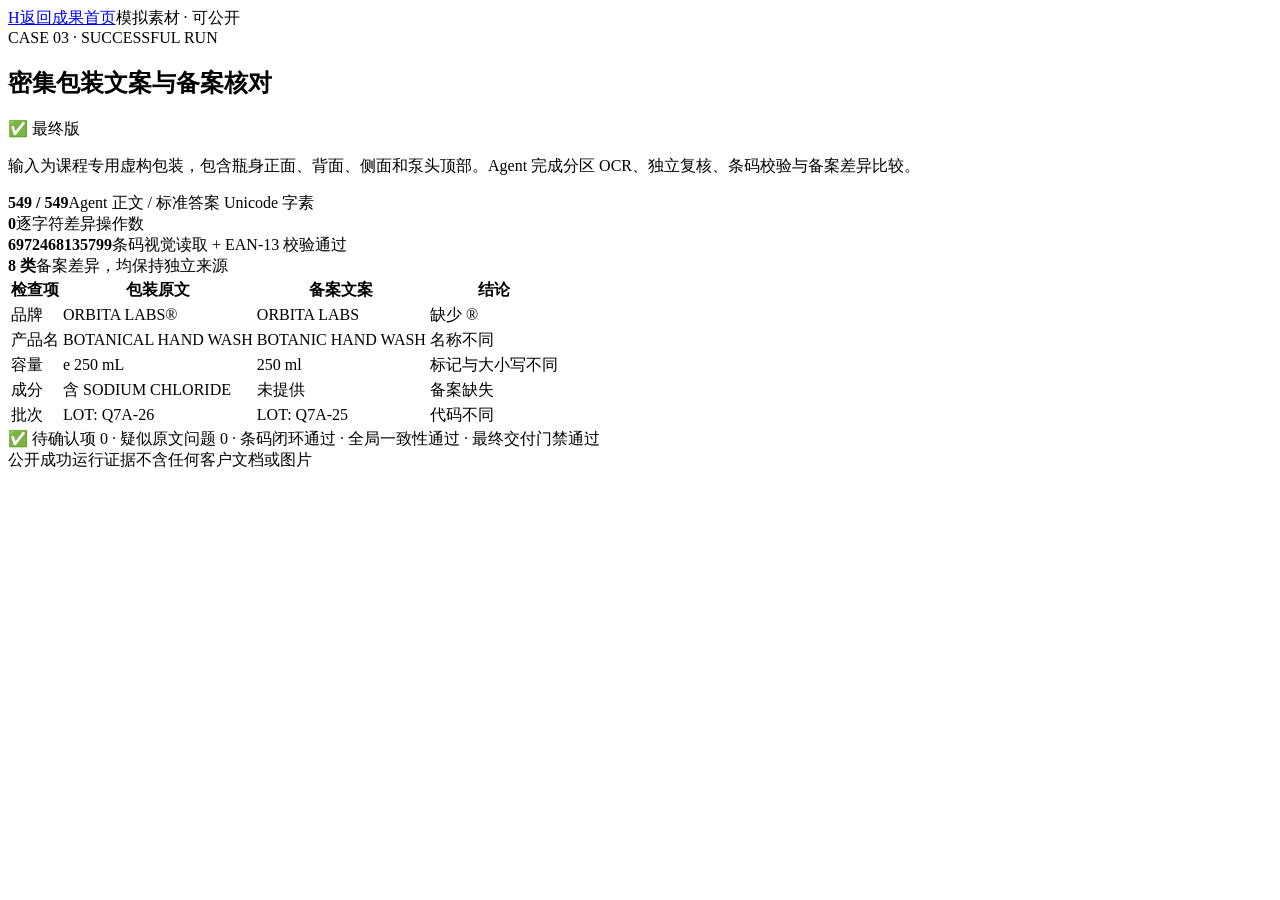
==== run.html @ 85944b9c "Add public Agent showcase (2/9)" ====
<!doctype html>
<html lang="zh-CN"><head><meta charset="utf-8"><meta name="viewport" content="width=device-width,initial-scale=1"><title>成功运行证据 · 包装外文文案抄录核对助理</title><link rel="stylesheet" href="styles.css"></head>
<body>
  <nav class="nav"><div class="wrap nav-inner"><a class="brand" href="index.html"><span class="mark">H</span><span>返回成果首页</span></a><span class="privacy-pill">模拟素材 · 可公开</span></div></nav>
  <main class="wrap run-hero">
    <article class="run-card">
      <header class="run-head"><div><div class="eyebrow">CASE 03 · SUCCESSFUL RUN</div><h1>密集包装文案与备案核对</h1></div><span class="tag pass">✅ 最终版</span></header>
      <div class="run-body">
        <p>输入为课程专用虚构包装，包含瓶身正面、背面、侧面和泵头顶部。Agent 完成分区 OCR、独立复核、条码校验与备案差异比较。</p>
        <div class="run-grid">
          <div class="run-metric"><strong>549 / 549</strong><span>Agent 正文 / 标准答案 Unicode 字素</span></div>
          <div class="run-metric"><strong>0</strong><span>逐字符差异操作数</span></div>
          <div class="run-metric"><strong>6972468135799</strong><span>条码视觉读取 + EAN-13 校验通过</span></div>
          <div class="run-metric"><strong>8 类</strong><span>备案差异，均保持独立来源</span></div>
        </div>
        <table class="diff-table"><thead><tr><th>检查项</th><th>包装原文</th><th>备案文案</th><th>结论</th></tr></thead><tbody>
          <tr><td>品牌</td><td>ORBITA LABS®</td><td>ORBITA LABS</td><td>缺少 ®</td></tr>
          <tr><td>产品名</td><td>BOTANICAL HAND WASH</td><td>BOTANIC HAND WASH</td><td>名称不同</td></tr>
          <tr><td>容量</td><td>e 250 mL</td><td>250 ml</td><td>标记与大小写不同</td></tr>
          <tr><td>成分</td><td>含 SODIUM CHLORIDE</td><td>未提供</td><td>备案缺失</td></tr>
          <tr><td>批次</td><td>LOT: Q7A-26</td><td>LOT: Q7A-25</td><td>代码不同</td></tr>
        </tbody></table>
        <div class="pass-banner">✅ 待确认项 0 · 疑似原文问题 0 · 条码闭环通过 · 全局一致性通过 · 最终交付门禁通过</div>
      </div>
    </article>
  </main>
  <footer><div class="wrap footer-inner"><span>公开成功运行证据</span><span>不含任何客户文档或图片</span></div></footer>
</body></html>
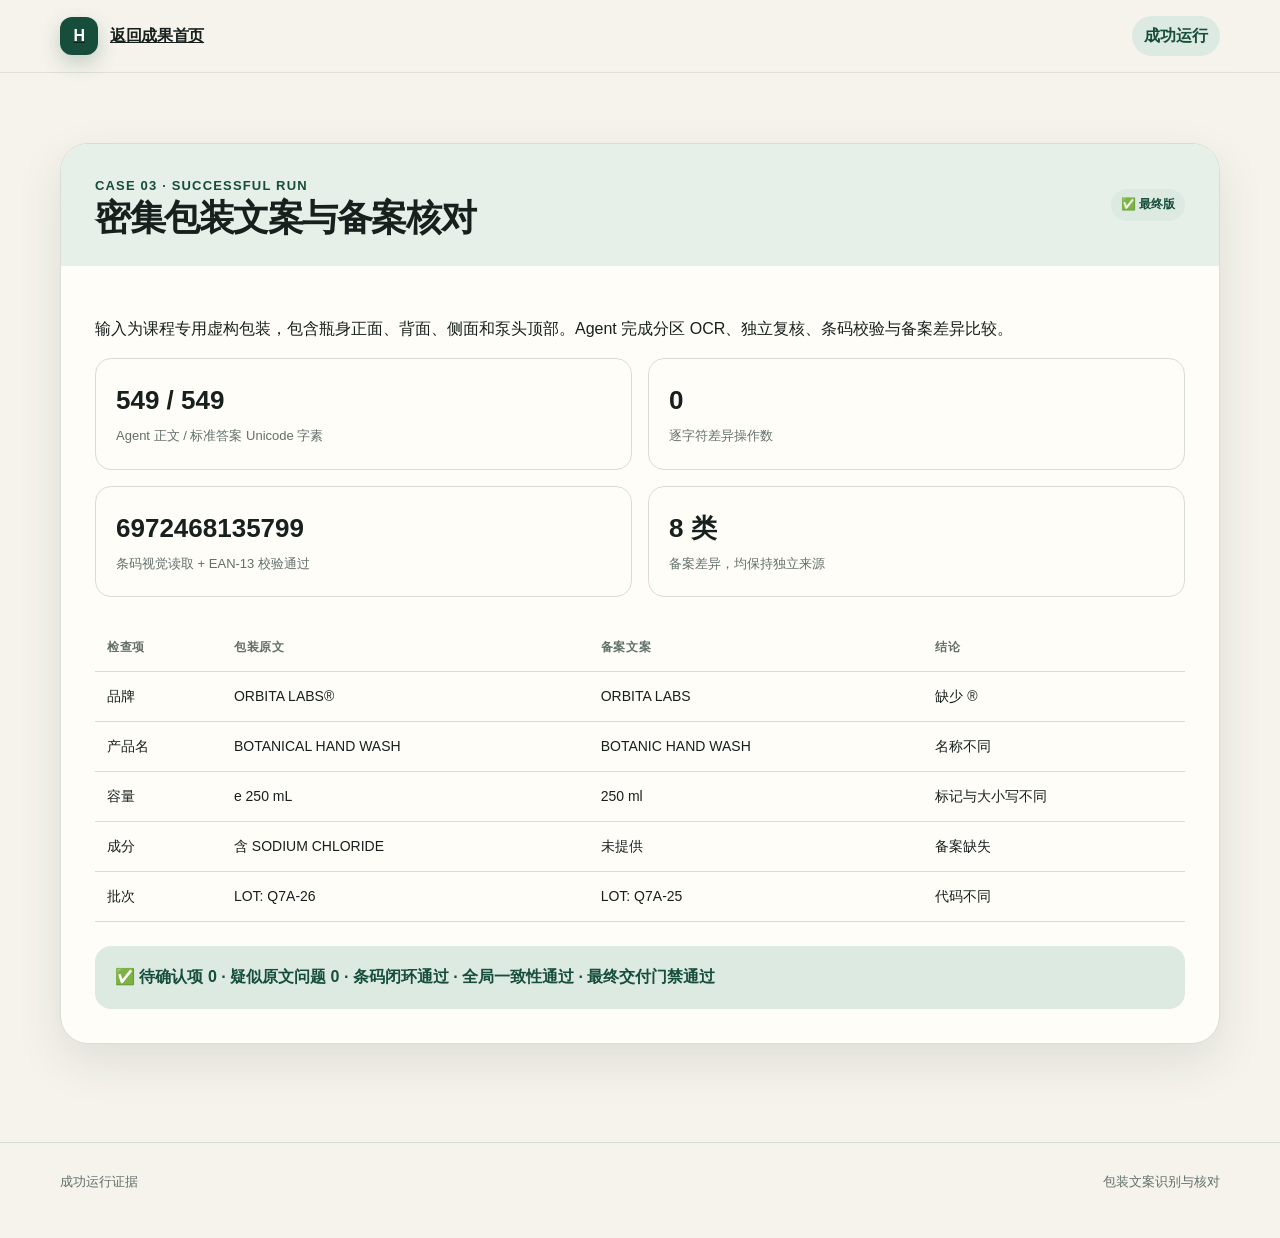
==== commit dfd734e0: "Refine public-facing website copy" ====
--- a/run.html
+++ b/run.html
@@ -1,7 +1,7 @@
 <!doctype html>
 <html lang="zh-CN"><head><meta charset="utf-8"><meta name="viewport" content="width=device-width,initial-scale=1"><title>成功运行证据 · 包装外文文案抄录核对助理</title><link rel="stylesheet" href="styles.css"></head>
 <body>
-  <nav class="nav"><div class="wrap nav-inner"><a class="brand" href="index.html"><span class="mark">H</span><span>返回成果首页</span></a><span class="privacy-pill">模拟素材 · 可公开</span></div></nav>
+  <nav class="nav"><div class="wrap nav-inner"><a class="brand" href="/"><span class="mark">H</span><span>返回成果首页</span></a><span class="privacy-pill">成功运行</span></div></nav>
   <main class="wrap run-hero">
     <article class="run-card">
       <header class="run-head"><div><div class="eyebrow">CASE 03 · SUCCESSFUL RUN</div><h1>密集包装文案与备案核对</h1></div><span class="tag pass">✅ 最终版</span></header>
@@ -24,5 +24,5 @@
       </div>
     </article>
   </main>
-  <footer><div class="wrap footer-inner"><span>公开成功运行证据</span><span>不含任何客户文档或图片</span></div></footer>
+  <footer><div class="wrap footer-inner"><span>成功运行证据</span><span>包装文案识别与核对</span></div></footer>
 </body></html>
--- a/styles.css
+++ b/styles.css
@@ -0,0 +1,191 @@
+:root {
+  --ink: #17201d;
+  --muted: #62706a;
+  --paper: #f5f3ec;
+  --card: #fffdf8;
+  --line: #d8ddd7;
+  --green: #174d3b;
+  --mint: #dceae2;
+  --amber: #a86608;
+  --amber-bg: #fff1d7;
+  --red: #9f3a2d;
+  --red-bg: #fce6e1;
+  --shadow: 0 18px 48px rgba(34, 50, 43, .10);
+}
+
+* { box-sizing: border-box; }
+html { scroll-behavior: smooth; }
+body {
+  margin: 0;
+  background: var(--paper);
+  color: var(--ink);
+  font-family: Inter, ui-sans-serif, -apple-system, BlinkMacSystemFont, "Segoe UI", "PingFang SC", sans-serif;
+  line-height: 1.65;
+}
+a { color: inherit; }
+.wrap { width: min(1160px, calc(100% - 40px)); margin: 0 auto; }
+.nav {
+  position: sticky; top: 0; z-index: 20;
+  backdrop-filter: blur(18px);
+  background: rgba(245, 243, 236, .86);
+  border-bottom: 1px solid rgba(216, 221, 215, .8);
+}
+.nav-inner { min-height: 72px; display: flex; align-items: center; justify-content: space-between; gap: 20px; }
+.brand { display: flex; align-items: center; gap: 12px; font-weight: 800; letter-spacing: -.02em; }
+.mark { width: 38px; height: 38px; border-radius: 12px; display: grid; place-items: center; color: white; background: var(--green); box-shadow: 0 8px 20px rgba(23,77,59,.22); }
+.nav-links { display: flex; align-items: center; gap: 24px; font-size: 14px; color: var(--muted); }
+.privacy-pill { color: var(--green); background: var(--mint); padding: 7px 12px; border-radius: 999px; font-weight: 700; }
+
+.hero { padding: 88px 0 70px; position: relative; overflow: hidden; }
+.hero:before { content:""; position:absolute; width:420px; height:420px; right:-160px; top:-190px; border-radius:50%; background:#d9e7de; }
+.eyebrow { display:inline-flex; align-items:center; gap:8px; color:var(--green); font-weight:800; font-size:13px; letter-spacing:.09em; text-transform:uppercase; }
+h1 { max-width: 900px; margin: 20px 0 24px; font-size: clamp(44px, 7vw, 84px); line-height: .98; letter-spacing: -.055em; }
+.hero-copy { max-width: 760px; margin: 0; color: var(--muted); font-size: 20px; }
+.actions { margin-top: 34px; display: flex; gap: 12px; flex-wrap: wrap; }
+.button { display:inline-flex; align-items:center; gap:8px; text-decoration:none; border-radius:13px; padding:13px 18px; font-weight:800; border:1px solid var(--line); background:var(--card); }
+.button.primary { color:white; background:var(--green); border-color:var(--green); }
+.stats { margin-top: 58px; display:grid; grid-template-columns:repeat(4,1fr); gap:14px; }
+.stat { padding:22px; background:rgba(255,253,248,.78); border:1px solid var(--line); border-radius:18px; }
+.stat strong { display:block; font-size:30px; letter-spacing:-.04em; }
+.stat span { color:var(--muted); font-size:14px; }
+
+section { padding: 76px 0; }
+.section-head { display:flex; justify-content:space-between; align-items:end; gap:24px; margin-bottom:32px; }
+.section-head h2 { margin:0; font-size:clamp(32px,5vw,52px); letter-spacing:-.045em; line-height:1.05; }
+.section-head p { max-width:520px; color:var(--muted); margin:0; }
+.workflow { display:grid; grid-template-columns:repeat(4,1fr); gap:14px; }
+.step { min-height:215px; padding:24px; border:1px solid var(--line); background:var(--card); border-radius:20px; box-shadow:var(--shadow); }
+.step-num { display:grid; place-items:center; width:36px; height:36px; border-radius:10px; background:var(--mint); color:var(--green); font-weight:900; }
+.step h3 { margin:30px 0 8px; font-size:20px; }
+.step p { margin:0; color:var(--muted); font-size:14px; }
+
+.demo-section { padding-top: 30px; }
+.demo-notice { display:flex; align-items:center; gap:10px; padding:13px 16px; margin-bottom:18px; border:1px solid #bad6c6; border-radius:14px; background:#e9f4ed; color:var(--green); font-size:13px; }
+.demo-notice span:first-child { font-size:10px; }
+.demo-notice span:last-child { color:#587065; }
+.demo-tabs { display:grid; grid-template-columns:repeat(3,1fr); gap:12px; margin-bottom:14px; }
+.demo-tab { text-align:left; padding:17px 18px; border:1px solid var(--line); border-radius:16px; background:rgba(255,253,248,.72); color:var(--ink); cursor:pointer; transition:.2s ease; }
+.demo-tab:hover { transform:translateY(-2px); border-color:#9ab7a8; }
+.demo-tab.active { color:white; background:var(--green); border-color:var(--green); box-shadow:0 12px 26px rgba(23,77,59,.18); }
+.demo-tab small,.demo-tab strong,.demo-tab span { display:block; }
+.demo-tab small { opacity:.7; font-weight:800; letter-spacing:.08em; }
+.demo-tab strong { margin:7px 0 3px; font-size:18px; }
+.demo-tab span { opacity:.72; font-size:12px; }
+.demo-workbench { display:grid; grid-template-columns:1.05fr .72fr 1fr; min-height:530px; overflow:hidden; border:1px solid #ccd4ce; border-radius:26px; background:#f8f8f3; box-shadow:var(--shadow); }
+.demo-input,.demo-engine,.demo-output { padding:22px; }
+.demo-engine { border-left:1px solid var(--line); border-right:1px solid var(--line); background:#f0f2ed; }
+.workbench-label { display:flex; align-items:center; justify-content:space-between; gap:12px; margin-bottom:16px; color:var(--muted); font-size:12px; font-weight:800; letter-spacing:.04em; text-transform:uppercase; }
+.demo-image-wrap { height:350px; display:grid; place-items:center; overflow:hidden; border-radius:16px; background:#e2e9e1; }
+.demo-image-wrap img { width:100%; height:100%; object-fit:contain; transition:opacity .18s ease; }
+.input-meta { display:flex; justify-content:space-between; gap:12px; margin-top:14px; color:var(--muted); font-size:11px; }
+.input-meta span:first-child { color:var(--ink); font-size:13px; font-weight:800; }
+.demo-steps { list-style:none; padding:0; margin:0; display:grid; gap:8px; }
+.demo-steps li { display:grid; grid-template-columns:28px 1fr 20px; gap:9px; align-items:center; padding:10px; border:1px solid transparent; border-radius:12px; color:#87918c; transition:.2s ease; }
+.demo-steps li > span { font-size:11px; font-weight:900; }
+.demo-steps li strong,.demo-steps li small { display:block; }
+.demo-steps li strong { font-size:13px; }
+.demo-steps li small { margin-top:1px; font-size:10px; }
+.demo-steps li b { font-size:14px; text-align:center; }
+.demo-steps li.running { color:var(--green); border-color:#b9d2c3; background:#e5f0e9; }
+.demo-steps li.done { color:var(--ink); }
+.demo-steps li.done b { color:var(--green); }
+.run-demo { width:100%; margin-top:18px; padding:13px 15px; border:0; border-radius:13px; color:white; background:var(--green); font-weight:850; cursor:pointer; }
+.run-demo:disabled { opacity:.58; cursor:wait; }
+.run-demo span { float:right; }
+.demo-output { background:var(--card); }
+.status-idle,.status-running,.status-pass,.status-warn { padding:5px 8px; border-radius:999px; font-size:10px; }
+.status-idle { color:var(--muted); background:#eceeea; }
+.status-running { color:#355e9a; background:#e4eefc; }
+.status-pass { color:var(--green); background:var(--mint); }
+.status-warn { color:var(--amber); background:var(--amber-bg); }
+.output-summary { padding:15px; border-radius:14px; background:#f1f3ee; }
+.output-summary strong { font-size:17px; }
+.output-summary p { margin:5px 0 0; color:var(--muted); font-size:12px; }
+.demo-output pre { min-height:245px; max-height:285px; overflow:auto; margin:14px 0; padding:16px; border-radius:14px; background:#18211e; color:#e8f1ec; font:12px/1.65 ui-monospace,SFMono-Regular,Menlo,monospace; white-space:pre-wrap; }
+.output-metrics { display:grid; grid-template-columns:repeat(3,1fr); gap:7px; }
+.output-metrics span { padding:9px; border-radius:10px; background:#f1f3ee; color:var(--muted); font-size:10px; }
+.output-metrics strong { display:block; margin-top:2px; color:var(--ink); font-size:13px; }
+
+.local-ocr { margin:22px 0 28px; padding:24px; border:1px solid #b9d2c3; border-radius:22px; background:#edf6ef; }
+.local-ocr-copy h3 { margin:14px 0 8px; font-size:24px; letter-spacing:-.03em; }
+.local-ocr-copy p { max-width:760px; margin:0; color:var(--muted); font-size:13px; line-height:1.7; }
+.local-ocr-controls { display:flex; align-items:center; flex-wrap:wrap; gap:12px; margin:20px 0; }
+.local-ocr-controls input { position:absolute; width:1px; height:1px; opacity:0; pointer-events:none; }
+.file-picker { padding:11px 14px; border-radius:12px; color:#fff; background:var(--green); font-size:13px; font-weight:800; cursor:pointer; }
+#ocrFileName { color:var(--muted); font-size:12px; }
+.local-run { width:auto; margin:0 0 0 auto; padding:11px 16px; }
+.local-ocr-grid { display:grid; grid-template-columns:.9fr 1.1fr; gap:14px; }
+.ocr-preview,.ocr-result { min-height:190px; padding:16px; border:1px solid var(--line); border-radius:16px; background:var(--card); }
+.ocr-preview { display:grid; place-items:center; overflow:hidden; color:var(--muted); font-size:12px; }
+.ocr-preview img { width:100%; max-height:250px; object-fit:contain; border-radius:10px; }
+.ocr-result pre { min-height:125px; max-height:250px; overflow:auto; margin:0; padding:14px; border-radius:12px; background:#18211e; color:#e8f1ec; font:12px/1.65 ui-monospace,SFMono-Regular,Menlo,monospace; white-space:pre-wrap; }
+
+.cases { display:grid; gap:24px; }
+.case { display:grid; grid-template-columns:1.15fr .85fr; gap:0; overflow:hidden; border:1px solid var(--line); border-radius:28px; background:var(--card); box-shadow:var(--shadow); }
+.case-media { min-height:430px; background:#e6ece8; display:grid; place-items:center; padding:24px; }
+.case-media img { width:100%; height:100%; max-height:440px; object-fit:contain; border-radius:16px; }
+.case-content { padding:36px; }
+.tag { display:inline-flex; align-items:center; padding:6px 10px; border-radius:999px; font-size:12px; font-weight:800; }
+.tag.warn { color:var(--amber); background:var(--amber-bg); }
+.tag.pass { color:var(--green); background:var(--mint); }
+.case h3 { margin:18px 0 12px; font-size:30px; letter-spacing:-.035em; }
+.case p { color:var(--muted); }
+.checklist { list-style:none; padding:0; margin:24px 0; display:grid; gap:12px; }
+.checklist li { display:flex; gap:10px; align-items:flex-start; }
+.dot { flex:0 0 auto; width:20px; height:20px; border-radius:6px; background:var(--mint); color:var(--green); display:grid; place-items:center; font-size:12px; font-weight:900; margin-top:3px; }
+.evidence { display:grid; grid-template-columns:repeat(2,1fr); gap:10px; margin-top:22px; }
+.evidence div { padding:13px; background:#f1f3ee; border-radius:12px; }
+.evidence strong { display:block; font-size:17px; }
+.evidence span { color:var(--muted); font-size:12px; }
+
+.comparison { display:grid; grid-template-columns:1fr 1fr; gap:18px; }
+.panel { padding:28px; border-radius:22px; border:1px solid var(--line); background:var(--card); }
+.panel.bad { background:var(--red-bg); border-color:#efc9c0; }
+.panel.good { background:var(--mint); border-color:#c3dbce; }
+.panel h3 { margin:0 0 18px; }
+.panel ul { margin:0; padding-left:20px; }
+.panel li + li { margin-top:8px; }
+
+.privacy { background:var(--green); color:white; border-radius:30px; padding:42px; display:grid; grid-template-columns:1fr .75fr; gap:30px; align-items:center; }
+.privacy h2 { margin:0 0 14px; font-size:40px; letter-spacing:-.04em; }
+.privacy p { margin:0; color:#dbe8e1; }
+.privacy-list { padding:22px; border:1px solid rgba(255,255,255,.2); background:rgba(255,255,255,.07); border-radius:18px; }
+.privacy-list div + div { margin-top:12px; }
+
+.run-hero { padding:70px 0 28px; }
+.run-card { background:var(--card); border:1px solid var(--line); border-radius:28px; overflow:hidden; box-shadow:var(--shadow); }
+.run-head { padding:28px 34px; display:flex; align-items:center; justify-content:space-between; gap:18px; background:#e6efe8; }
+.run-head h1 { font-size:36px; margin:0; line-height:1.1; letter-spacing:-.04em; }
+.run-body { padding:34px; }
+.run-grid { display:grid; grid-template-columns:1fr 1fr; gap:16px; }
+.run-metric { padding:20px; border:1px solid var(--line); border-radius:16px; }
+.run-metric strong { display:block; font-size:26px; }
+.run-metric span { color:var(--muted); font-size:13px; }
+.diff-table { width:100%; border-collapse:collapse; margin-top:28px; font-size:14px; }
+.diff-table th,.diff-table td { padding:13px 12px; border-bottom:1px solid var(--line); text-align:left; vertical-align:top; }
+.diff-table th { color:var(--muted); font-size:12px; text-transform:uppercase; letter-spacing:.06em; }
+.pass-banner { margin-top:24px; padding:18px 20px; border-radius:16px; background:var(--mint); color:var(--green); font-weight:800; }
+
+footer { margin-top:70px; border-top:1px solid var(--line); padding:28px 0 46px; color:var(--muted); font-size:13px; }
+.footer-inner { display:flex; justify-content:space-between; gap:20px; }
+@media (max-width: 900px) {
+  .stats,.workflow { grid-template-columns:repeat(2,1fr); }
+  .case,.privacy { grid-template-columns:1fr; }
+  .case-media { min-height:300px; }
+  .demo-workbench { grid-template-columns:1fr 1fr; }
+  .demo-output { grid-column:1/-1; border-top:1px solid var(--line); }
+  .local-ocr-grid { grid-template-columns:1fr; }
+  .local-run { width:100%; margin-left:0; }
+}
+@media (max-width: 620px) {
+  .nav-links a:not(.privacy-pill) { display:none; }
+  .hero { padding-top:58px; }
+  .stats,.workflow,.comparison,.run-grid,.demo-tabs,.demo-workbench { grid-template-columns:1fr; }
+  .demo-engine { border:0; border-top:1px solid var(--line); border-bottom:1px solid var(--line); }
+  .demo-output { grid-column:auto; }
+  .section-head { display:block; }
+  .section-head p { margin-top:14px; }
+  .case-content,.run-body { padding:24px; }
+  .privacy { padding:28px; }
+  .footer-inner { display:block; }
+}
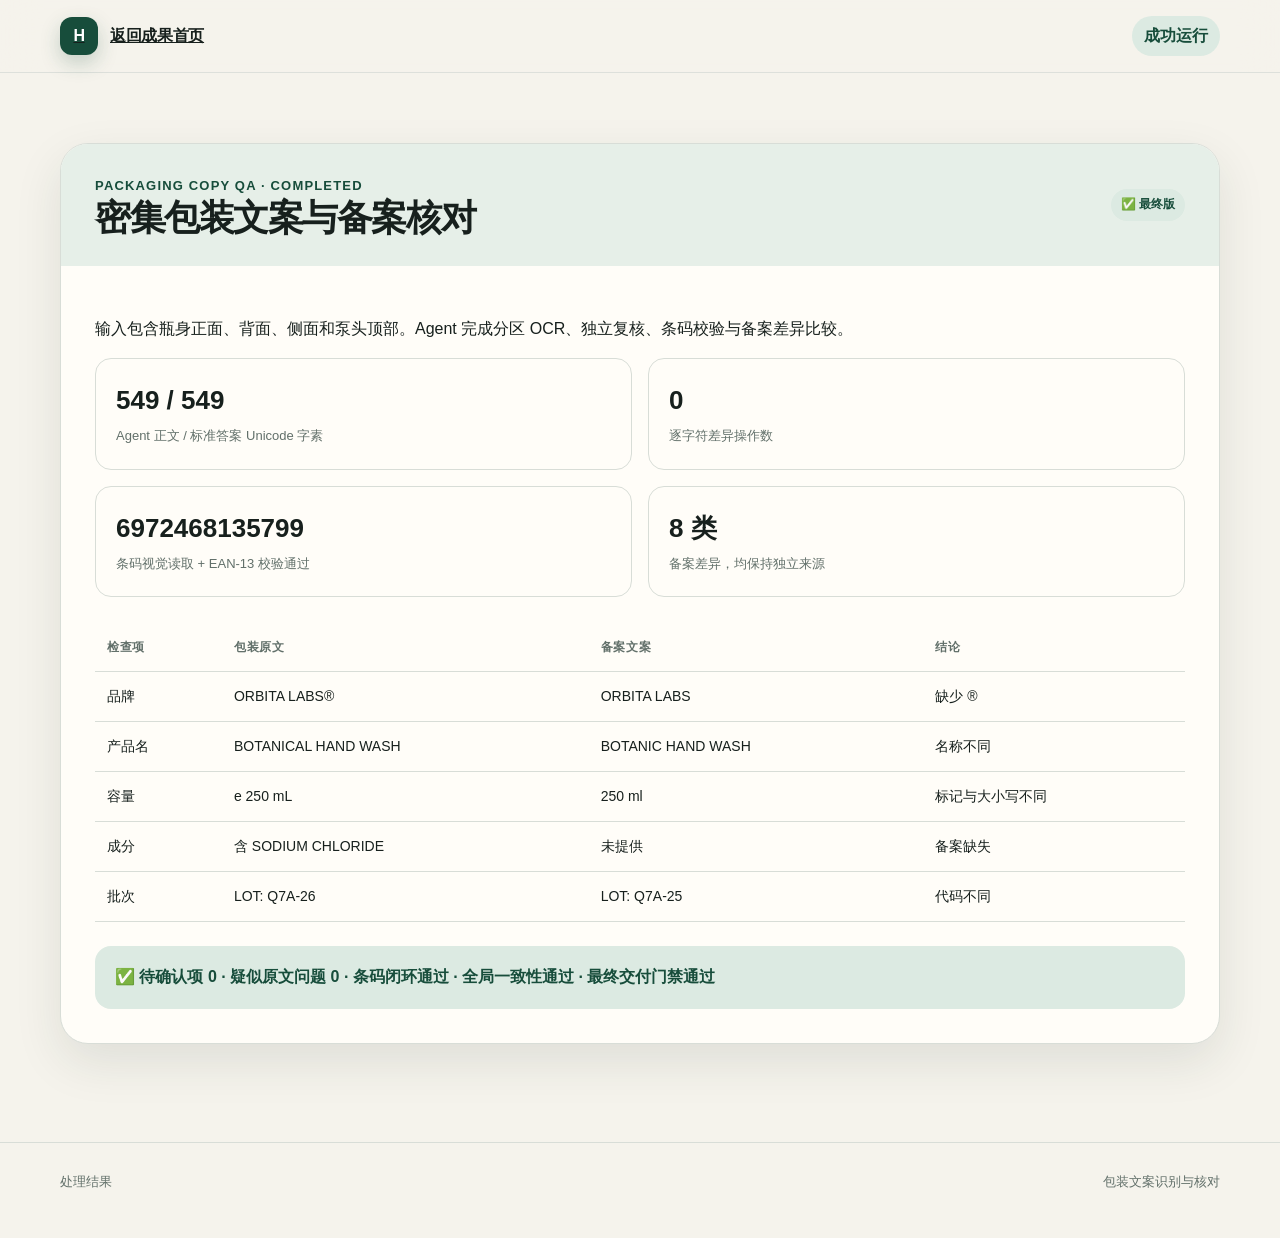
==== commit 38c8a0dc: "Make public site production-facing" ====
--- a/run.html
+++ b/run.html
@@ -1,12 +1,12 @@
 <!doctype html>
-<html lang="zh-CN"><head><meta charset="utf-8"><meta name="viewport" content="width=device-width,initial-scale=1"><title>成功运行证据 · 包装外文文案抄录核对助理</title><link rel="stylesheet" href="styles.css"></head>
+<html lang="zh-CN"><head><meta charset="utf-8"><meta name="viewport" content="width=device-width,initial-scale=1"><title>处理结果 · 包装外文文案抄录核对助理</title><link rel="stylesheet" href="styles.css"></head>
 <body>
   <nav class="nav"><div class="wrap nav-inner"><a class="brand" href="/"><span class="mark">H</span><span>返回成果首页</span></a><span class="privacy-pill">成功运行</span></div></nav>
   <main class="wrap run-hero">
     <article class="run-card">
-      <header class="run-head"><div><div class="eyebrow">CASE 03 · SUCCESSFUL RUN</div><h1>密集包装文案与备案核对</h1></div><span class="tag pass">✅ 最终版</span></header>
+      <header class="run-head"><div><div class="eyebrow">PACKAGING COPY QA · COMPLETED</div><h1>密集包装文案与备案核对</h1></div><span class="tag pass">✅ 最终版</span></header>
       <div class="run-body">
-        <p>输入为课程专用虚构包装，包含瓶身正面、背面、侧面和泵头顶部。Agent 完成分区 OCR、独立复核、条码校验与备案差异比较。</p>
+        <p>输入包含瓶身正面、背面、侧面和泵头顶部。Agent 完成分区 OCR、独立复核、条码校验与备案差异比较。</p>
         <div class="run-grid">
           <div class="run-metric"><strong>549 / 549</strong><span>Agent 正文 / 标准答案 Unicode 字素</span></div>
           <div class="run-metric"><strong>0</strong><span>逐字符差异操作数</span></div>
@@ -24,5 +24,5 @@
       </div>
     </article>
   </main>
-  <footer><div class="wrap footer-inner"><span>成功运行证据</span><span>包装文案识别与核对</span></div></footer>
+  <footer><div class="wrap footer-inner"><span>处理结果</span><span>包装文案识别与核对</span></div></footer>
 </body></html>
